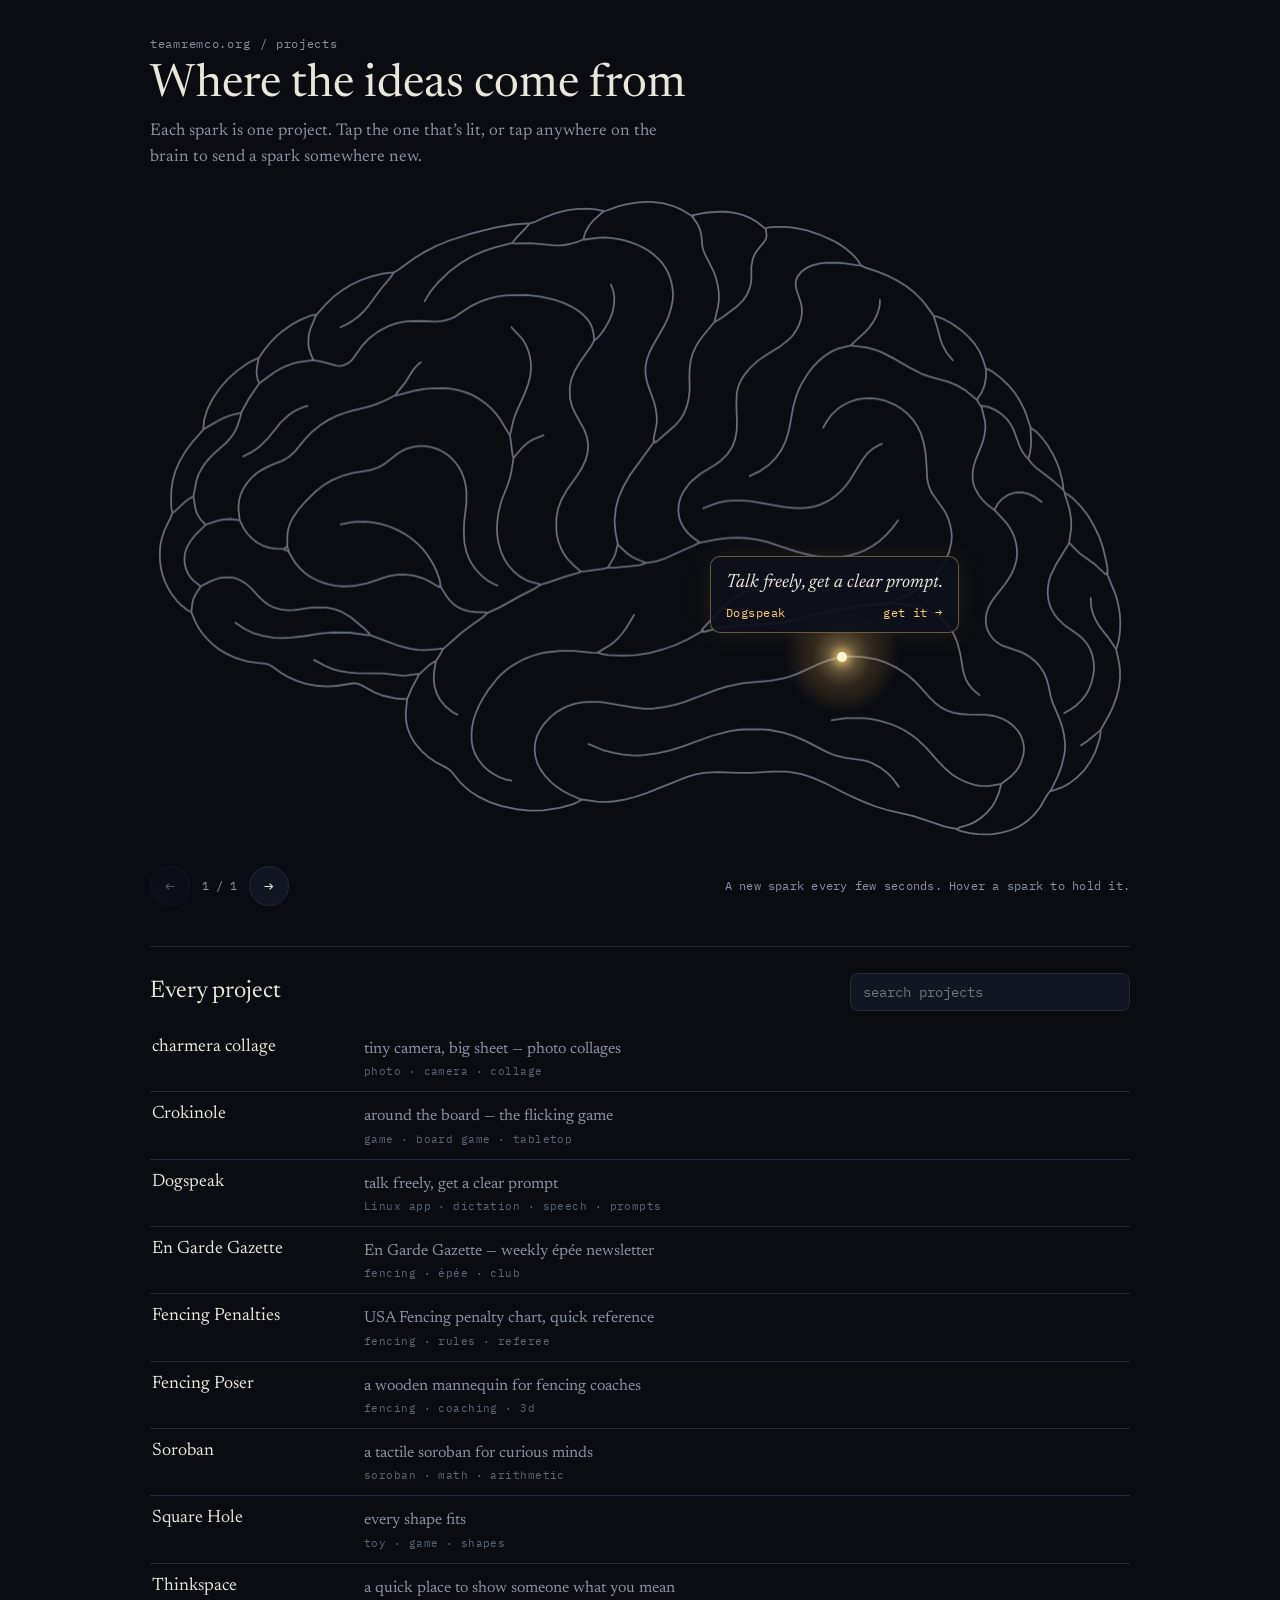
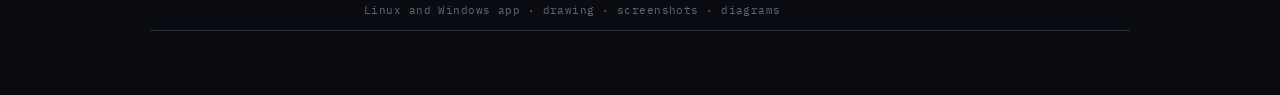
==== projects/index.html @ 94e3b1b6 "feat: Projects page — a spark travels a traced brain and lights up one project at a time The page re" ====
<!doctype html>
<html lang="en">
<head>
  <meta charset="utf-8" />
  <meta name="viewport" content="width=device-width, initial-scale=1" />
  <meta name="description" content="Team Remco projects: small apps made for a reason. Follow a spark through the brain, or browse the list." />
  <meta name="robots" content="noindex" />
  <meta name="theme-color" content="#0a0c12" />
  <title>Projects — Team Remco</title>
  <link rel="preconnect" href="https://fonts.googleapis.com" />
  <link rel="preconnect" href="https://fonts.gstatic.com" crossorigin />
  <link rel="stylesheet" href="https://fonts.googleapis.com/css2?family=IBM+Plex+Mono:wght@400;500&family=Newsreader:ital,opsz,wght@0,6..72,400;1,6..72,400&display=swap" />
  <style>
/* One dark room: a quiet line-drawn brain, one spark at a time, the plain list below. Dark only, by choice. */
:root {
  --bg: #0a0c12;
  --panel: #121622;
  --ink: #ebe6da;
  --muted: #8b91a4;
  --rule: #222a3b;
  --spark: #ffcf6b;
  --serif: "Newsreader", Georgia, "Times New Roman", serif;
  --mono: "IBM Plex Mono", ui-monospace, "SFMono-Regular", Menlo, monospace;
  color-scheme: dark;
}
html { background: var(--bg); }
body {
  background: var(--bg);
  color: var(--ink);
  font-family: var(--serif);
  padding-left: max(16px, env(safe-area-inset-left, 0px));
  padding-right: max(16px, env(safe-area-inset-right, 0px));
  padding-block: 28px 56px;
}
.wrap { max-width: 980px; margin-inline: auto; display: flex; flex-direction: column; gap: 22px; }

header { display: flex; flex-direction: column; gap: 10px; }
.crumb { font-family: var(--mono); font-size: 12px; letter-spacing: .06em; color: var(--muted); display: flex; gap: 10px; flex-wrap: wrap; align-items: center; }
.crumb a { color: inherit; text-decoration: none; }
.crumb a:hover, .crumb a:focus-visible { color: var(--spark); }
h1 { font-weight: 400; font-size: clamp(30px, 5vw, 46px); line-height: 1.05; margin: 0; text-wrap: balance; }
.lede { margin: 0; color: var(--muted); font-size: 17px; line-height: 1.5; max-width: 52ch; }

.stage { position: relative; width: 100%; aspect-ratio: 1399 / 930; max-width: 100%; }
.stage canvas { position: absolute; inset: 0; width: 100%; height: 100%; }
#fx { cursor: pointer; touch-action: manipulation; }

.glow {
  position: absolute; left: 0; top: 0; width: 120px; height: 120px; margin: -60px 0 0 -60px;
  border-radius: 50%; pointer-events: none; opacity: 0; transform: scale(.4);
  background: radial-gradient(circle, rgba(255, 220, 140, .5) 0, rgba(255, 190, 90, .16) 34%, rgba(255, 190, 90, 0) 68%);
  transition: opacity .6s ease, transform .9s cubic-bezier(.2, .7, .2, 1);
}
.glow::before { content: ""; position: absolute; inset: 46%; border-radius: 50%; background: #fff4d6; box-shadow: 0 0 10px 3px rgba(255, 207, 107, .8); }
.glow::after { content: ""; position: absolute; inset: 32%; border-radius: 50%; border: 1px solid var(--spark); opacity: 0; }
.glow.on { opacity: 1; transform: scale(1); }
.glow.on::after { animation: ping 1.5s ease-out 1; }
@keyframes ping { from { transform: scale(.6); opacity: .9; } to { transform: scale(2.6); opacity: 0; } }

.thought {
  position: absolute; left: 0; top: 0; width: max-content; max-width: min(280px, calc(100% - 8px));
  display: flex; flex-direction: column; gap: 10px; padding: 13px 15px 12px;
  background: rgba(15, 18, 28, .92); border: 1px solid rgba(255, 207, 107, .38); border-radius: 10px;
  color: var(--ink); text-decoration: none; box-shadow: 0 0 28px rgba(255, 190, 90, .1);
  opacity: 0; transform: translateY(5px); pointer-events: none;
  transition: opacity .45s ease, transform .45s ease, border-color .2s;
}
.thought.on { opacity: 1; transform: none; pointer-events: auto; }
.thought:hover, .thought:focus-visible { border-color: var(--spark); outline: none; }
.thought .line { font-style: italic; font-size: clamp(16px, 2.1vw, 19px); line-height: 1.32; text-wrap: pretty; }
.thought .meta { font-family: var(--mono); font-size: 11.5px; letter-spacing: .04em; color: var(--spark); display: flex; justify-content: space-between; gap: 14px; }

.controls { display: flex; align-items: center; gap: 12px; flex-wrap: wrap; font-family: var(--mono); font-size: 12px; color: var(--muted); }
.controls button {
  font: inherit; font-size: 16px; color: var(--ink); background: var(--panel); border: 1px solid var(--rule);
  border-radius: 999px; width: 40px; height: 40px; cursor: pointer; display: grid; place-items: center;
}
.controls button:hover:not(:disabled) { border-color: var(--spark); color: var(--spark); }
.controls button:focus-visible { outline: 2px solid var(--spark); outline-offset: 2px; }
.controls button:disabled { opacity: .35; cursor: default; }
#count { min-width: 5ch; text-align: center; font-variant-numeric: tabular-nums; }
.hint { margin-left: auto; letter-spacing: .02em; }

.all { border-top: 1px solid var(--rule); padding-top: 26px; display: flex; flex-direction: column; gap: 14px; margin-top: 18px; }
.all-head { display: flex; justify-content: space-between; align-items: baseline; gap: 16px; flex-wrap: wrap; }
.all h2 { font-weight: 400; font-size: 24px; margin: 0; }
#q {
  font-family: var(--mono); font-size: 14px; color: var(--ink); background: var(--panel);
  border: 1px solid var(--rule); border-radius: 8px; padding: 9px 12px; width: min(280px, 100%);
}
#q:focus-visible { outline: 2px solid var(--spark); outline-offset: 1px; }
#list { list-style: none; margin: 0; padding: 0; display: flex; flex-direction: column; }
#list li { border-bottom: 1px solid var(--rule); }
#list a { display: grid; grid-template-columns: minmax(0, 12rem) minmax(0, 1fr); gap: 4px 20px; padding: 13px 2px; color: inherit; text-decoration: none; }
#list a:hover .t, #list a:focus-visible .t { color: var(--spark); }
#list a:focus-visible { outline: 2px solid var(--spark); outline-offset: 2px; }
#list .t { font-size: 18px; }
#list .b { color: var(--muted); font-size: 16px; line-height: 1.4; min-width: 0; }
#list .tags { grid-column: 2; font-family: var(--mono); font-size: 11px; color: #5f667a; letter-spacing: .04em; }
#none { color: var(--muted); font-style: italic; margin: 0; }
.note { font-family: var(--mono); font-size: 12px; color: var(--muted); line-height: 1.6; margin: 0; }

@media (max-width: 560px) {
  .stage { margin-bottom: 118px; }
  #list a { grid-template-columns: 1fr; }
  #list .tags { grid-column: 1; }
  .hint { margin-left: 0; width: 100%; }
}
@media (prefers-reduced-motion: reduce) {
  .glow, .thought { transition-duration: .01s; }
  .glow.on::after { animation: none; }
}
</style>
</head>
<body>
<div class="wrap">
  <header>
    <div class="crumb"><a href="/">teamremco.org</a><span>/ projects</span></div>
    <h1>Where the ideas come from</h1>
    <p class="lede">Each spark is one project. Tap the one that’s lit, or tap anywhere on the brain to send a spark somewhere new.</p>
  </header>

  <div class="stage" id="stage">
    <canvas id="base" aria-hidden="true"></canvas>
    <canvas id="fx" aria-label="Brain. Tap to send a spark somewhere new." role="img"></canvas>
    <div class="glow" id="glow"></div>
    <a class="thought" id="thought" aria-live="polite">
      <span class="line" id="tLine"></span>
      <span class="meta"><span id="tTitle"></span><span id="tVerb">open →</span></span>
    </a>
  </div>

  <div class="controls">
    <button type="button" id="prev" aria-label="Previous spark">←</button>
    <span id="count">1 / 1</span>
    <button type="button" id="next" aria-label="Next spark">→</button>
    <span class="hint">A new spark every few seconds. Hover a spark to hold it.</span>
  </div>

  <section class="all">
    <div class="all-head">
      <h2>Every project</h2>
      <input id="q" type="search" placeholder="search projects" aria-label="Search projects" autocomplete="off">
    </div>
    <ul id="list"></ul>
    <noscript><p class="note">The project list needs JavaScript. You can also type <code>ls</code> in the console on the <a href="/">homepage</a>.</p></noscript>
    <p id="none" hidden>Nothing matches that.</p>
  </section>

</div>
<script src="sparks.js" defer></script>
</body>
</html>
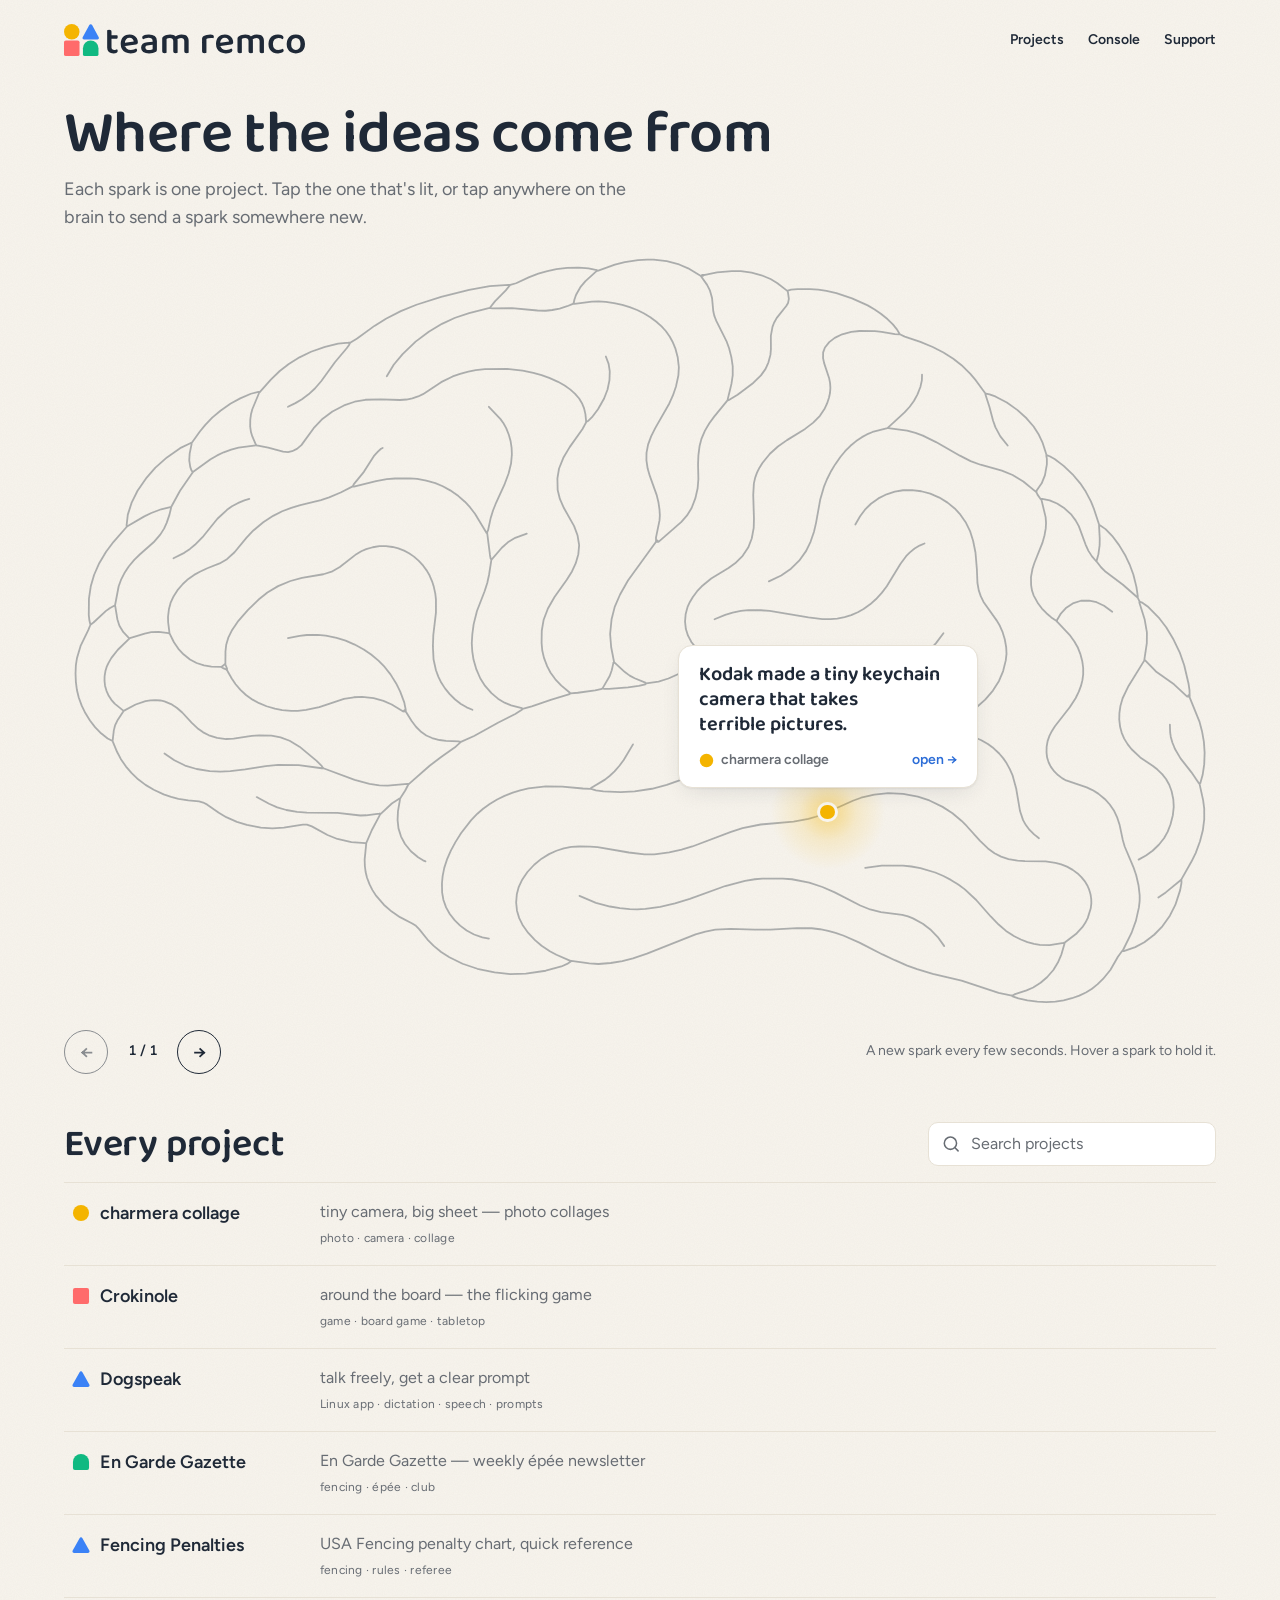
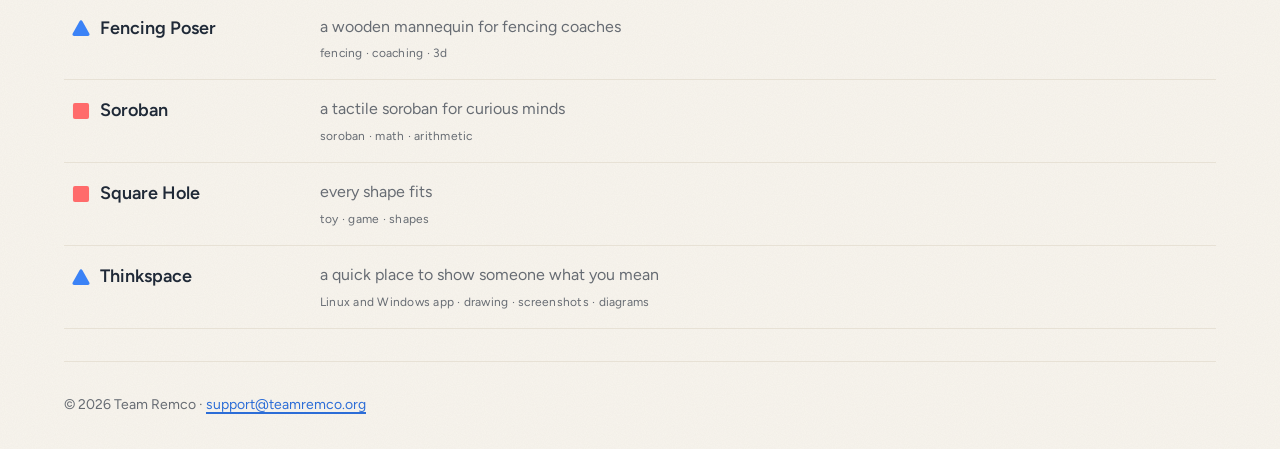
==== commit f31b29b2: "feat(projects): the branded Projects page becomes projects/index.html The brand prototype replaces t" ====
--- a/projects/index.html
+++ b/projects/index.html
@@ -5,103 +5,99 @@
   <meta name="viewport" content="width=device-width, initial-scale=1" />
   <meta name="description" content="Team Remco projects: small apps made for a reason. Follow a spark through the brain, or browse the list." />
   <meta name="robots" content="noindex" />
-  <meta name="theme-color" content="#0a0c12" />
-  <title>Projects — Team Remco</title>
-  <link rel="preconnect" href="https://fonts.googleapis.com" />
-  <link rel="preconnect" href="https://fonts.gstatic.com" crossorigin />
-  <link rel="stylesheet" href="https://fonts.googleapis.com/css2?family=IBM+Plex+Mono:wght@400;500&family=Newsreader:ital,opsz,wght@0,6..72,400;1,6..72,400&display=swap" />
+  <meta name="theme-color" content="#F8F5EE" media="(prefers-color-scheme: light)" />
+  <meta name="theme-color" content="#161D29" media="(prefers-color-scheme: dark)" />
+  <title>Projects · Team Remco</title>
+  <link rel="icon" href="../assets/brand/icons/favicon.svg" type="image/svg+xml" />
+  <link rel="icon" href="../assets/brand/icons/favicon.ico" sizes="48x48" />
+  <link rel="apple-touch-icon" href="../assets/brand/icons/apple-touch-icon.png" />
+  <link rel="preload" href="../assets/brand/fonts/web/Baloo2-latin.woff2" as="font" type="font/woff2" crossorigin />
+  <link rel="preload" href="../assets/brand/fonts/web/Figtree-latin.woff2" as="font" type="font/woff2" crossorigin />
+  <link rel="stylesheet" href="../assets/brand/css/teamremco.css?v=1" />
+  <link rel="stylesheet" href="../styles.css?v=13" />
   <style>
-/* One dark room: a quiet line-drawn brain, one spark at a time, the plain list below. Dark only, by choice. */
-:root {
-  --bg: #0a0c12;
-  --panel: #121622;
-  --ink: #ebe6da;
-  --muted: #8b91a4;
-  --rule: #222a3b;
-  --spark: #ffcf6b;
-  --serif: "Newsreader", Georgia, "Times New Roman", serif;
-  --mono: "IBM Plex Mono", ui-monospace, "SFMono-Regular", Menlo, monospace;
-  color-scheme: dark;
-}
-html { background: var(--bg); }
-body {
-  background: var(--bg);
-  color: var(--ink);
-  font-family: var(--serif);
-  padding-left: max(16px, env(safe-area-inset-left, 0px));
-  padding-right: max(16px, env(safe-area-inset-right, 0px));
-  padding-block: 28px 56px;
-}
-.wrap { max-width: 980px; margin-inline: auto; display: flex; flex-direction: column; gap: 22px; }
+/* The Projects page in the brand: the same brain and spark, on the page's own colors.
+   Each spark takes the color of its project's shape. A prototype next to the original (index.html). */
 
-header { display: flex; flex-direction: column; gap: 10px; }
-.crumb { font-family: var(--mono); font-size: 12px; letter-spacing: .06em; color: var(--muted); display: flex; gap: 10px; flex-wrap: wrap; align-items: center; }
-.crumb a { color: inherit; text-decoration: none; }
-.crumb a:hover, .crumb a:focus-visible { color: var(--spark); }
-h1 { font-weight: 400; font-size: clamp(30px, 5vw, 46px); line-height: 1.05; margin: 0; text-wrap: balance; }
-.lede { margin: 0; color: var(--muted); font-size: 17px; line-height: 1.5; max-width: 52ch; }
+.intro { padding-block: var(--tr-space-6) var(--tr-space-4); }
+.intro h1 { font-size: clamp(var(--tr-font-size-4xl), 5vw, var(--tr-font-size-6xl)); line-height: var(--tr-line-height-6xl); margin-bottom: var(--tr-space-3); }
+.intro .tr-lead { max-width: 36rem; margin: 0; }
 
-.stage { position: relative; width: 100%; aspect-ratio: 1399 / 930; max-width: 100%; }
+/* The four brand colors, read by sparks.js. Which category gets which is in projects.json. */
+[data-color-probe] { display: none; }
+[data-color-probe="sun"] { color: var(--tr-sun); }
+[data-color-probe="sky"] { color: var(--tr-sky); }
+[data-color-probe="coral"] { color: var(--tr-coral); }
+[data-color-probe="leaf"] { color: var(--tr-leaf); }
+
+.stage { position: relative; width: 100%; aspect-ratio: 1399 / 930; --spark-rgb: 244 180 0; }
 .stage canvas { position: absolute; inset: 0; width: 100%; height: 100%; }
+#base { color: var(--tr-fg); }
 #fx { cursor: pointer; touch-action: manipulation; }
 
 .glow {
   position: absolute; left: 0; top: 0; width: 120px; height: 120px; margin: -60px 0 0 -60px;
   border-radius: 50%; pointer-events: none; opacity: 0; transform: scale(.4);
-  background: radial-gradient(circle, rgba(255, 220, 140, .5) 0, rgba(255, 190, 90, .16) 34%, rgba(255, 190, 90, 0) 68%);
+  background: radial-gradient(circle, rgb(var(--spark-rgb) / .45) 0, rgb(var(--spark-rgb) / .14) 34%, rgb(var(--spark-rgb) / 0) 68%);
   transition: opacity .6s ease, transform .9s cubic-bezier(.2, .7, .2, 1);
 }
-.glow::before { content: ""; position: absolute; inset: 46%; border-radius: 50%; background: #fff4d6; box-shadow: 0 0 10px 3px rgba(255, 207, 107, .8); }
-.glow::after { content: ""; position: absolute; inset: 32%; border-radius: 50%; border: 1px solid var(--spark); opacity: 0; }
+.glow::before { content: ""; position: absolute; inset: 44%; border-radius: 50%; background: rgb(var(--spark-rgb)); box-shadow: 0 0 0 3px var(--tr-bg); }
+.glow::after { content: ""; position: absolute; inset: 32%; border-radius: 50%; border: 1.5px solid rgb(var(--spark-rgb)); opacity: 0; }
 .glow.on { opacity: 1; transform: scale(1); }
 .glow.on::after { animation: ping 1.5s ease-out 1; }
 @keyframes ping { from { transform: scale(.6); opacity: .9; } to { transform: scale(2.6); opacity: 0; } }
 
+/* The thought: a raised card with the project's shape. */
 .thought {
-  position: absolute; left: 0; top: 0; width: max-content; max-width: min(280px, calc(100% - 8px));
-  display: flex; flex-direction: column; gap: 10px; padding: 13px 15px 12px;
-  background: rgba(15, 18, 28, .92); border: 1px solid rgba(255, 207, 107, .38); border-radius: 10px;
-  color: var(--ink); text-decoration: none; box-shadow: 0 0 28px rgba(255, 190, 90, .1);
+  position: absolute; left: 0; top: 0; width: max-content; max-width: min(300px, calc(100% - 8px));
+  display: flex; flex-direction: column; gap: var(--tr-space-3); padding: var(--tr-space-4) var(--tr-space-5);
+  background: var(--tr-raised); border: 1px solid var(--tr-border); border-radius: var(--tr-radius-lg);
+  box-shadow: var(--tr-shadow-raised); color: var(--tr-fg); text-decoration: none;
   opacity: 0; transform: translateY(5px); pointer-events: none;
   transition: opacity .45s ease, transform .45s ease, border-color .2s;
 }
 .thought.on { opacity: 1; transform: none; pointer-events: auto; }
-.thought:hover, .thought:focus-visible { border-color: var(--spark); outline: none; }
-.thought .line { font-style: italic; font-size: clamp(16px, 2.1vw, 19px); line-height: 1.32; text-wrap: pretty; }
-.thought .meta { font-family: var(--mono); font-size: 11.5px; letter-spacing: .04em; color: var(--spark); display: flex; justify-content: space-between; gap: 14px; }
+.thought:hover, .thought:focus-visible { border-color: rgb(var(--spark-rgb)); outline: none; }
+.thought .line { font-family: var(--tr-font-display); font-weight: 600; font-size: var(--tr-font-size-xl); line-height: 1.25; text-wrap: pretty; }
+.thought .meta { display: flex; justify-content: space-between; align-items: center; gap: var(--tr-space-4); font-size: var(--tr-font-size-sm); }
+#tTitle { display: inline-flex; align-items: center; gap: 0.5em; font-weight: 600; color: var(--tr-fg-muted); }
+#tVerb { font-weight: 600; color: var(--tr-link); white-space: nowrap; }
 
-.controls { display: flex; align-items: center; gap: 12px; flex-wrap: wrap; font-family: var(--mono); font-size: 12px; color: var(--muted); }
-.controls button {
-  font: inherit; font-size: 16px; color: var(--ink); background: var(--panel); border: 1px solid var(--rule);
-  border-radius: 999px; width: 40px; height: 40px; cursor: pointer; display: grid; place-items: center;
+/* A shape in front of a project's name: sparks.js sets data-shape and data-color from its category. */
+#tTitle::before {
+  content: ""; flex: none; width: 1.1em; height: 1.1em; background: var(--_c, var(--tr-sun));
+  -webkit-mask: var(--_m) center / contain no-repeat; mask: var(--_m) center / contain no-repeat;
 }
-.controls button:hover:not(:disabled) { border-color: var(--spark); color: var(--spark); }
-.controls button:focus-visible { outline: 2px solid var(--spark); outline-offset: 2px; }
-.controls button:disabled { opacity: .35; cursor: default; }
-#count { min-width: 5ch; text-align: center; font-variant-numeric: tabular-nums; }
-.hint { margin-left: auto; letter-spacing: .02em; }
+[data-shape] { --_m: url("data:image/svg+xml,%3Csvg xmlns='http://www.w3.org/2000/svg' viewBox='-6 -6 112 112'%3E%3Cpath d='M50 0a50 50 0 1 1 0 100a50 50 0 1 1 0-100Z'/%3E%3C/svg%3E"); }
+[data-color="sun"] { --_c: var(--tr-sun); }
+[data-color="sky"] { --_c: var(--tr-sky); }
+[data-color="coral"] { --_c: var(--tr-coral); }
+[data-color="leaf"] { --_c: var(--tr-leaf); }
+[data-shape="triangle"] { --_m: url("data:image/svg+xml,%3Csvg xmlns='http://www.w3.org/2000/svg' viewBox='-6 -6 112 112'%3E%3Cpath d='M41.06 7.23A10.2 10.2 0 0 1 58.94 7.23L101.68 84.88A10.2 10.2 0 0 1 92.74 100L7.26 100A10.2 10.2 0 0 1-1.68 84.88Z'/%3E%3C/svg%3E"); }
+[data-shape="square"] { --_m: url("data:image/svg+xml,%3Csvg xmlns='http://www.w3.org/2000/svg' viewBox='-6 -6 112 112'%3E%3Cpath d='M0 12A12 12 0 0 1 12 0L88 0A12 12 0 0 1 100 12L100 88A12 12 0 0 1 88 100L12 100A12 12 0 0 1 0 88Z'/%3E%3C/svg%3E"); }
+[data-shape="arch"] { --_m: url("data:image/svg+xml,%3Csvg xmlns='http://www.w3.org/2000/svg' viewBox='-6 -6 112 112'%3E%3Cpath d='M0 50A50 50 0 0 1 100 50V88A12 12 0 0 1 88 100H12A12 12 0 0 1 0 88Z'/%3E%3C/svg%3E"); }
 
-.all { border-top: 1px solid var(--rule); padding-top: 26px; display: flex; flex-direction: column; gap: 14px; margin-top: 18px; }
-.all-head { display: flex; justify-content: space-between; align-items: baseline; gap: 16px; flex-wrap: wrap; }
-.all h2 { font-weight: 400; font-size: 24px; margin: 0; }
-#q {
-  font-family: var(--mono); font-size: 14px; color: var(--ink); background: var(--panel);
-  border: 1px solid var(--rule); border-radius: 8px; padding: 9px 12px; width: min(280px, 100%);
-}
-#q:focus-visible { outline: 2px solid var(--spark); outline-offset: 1px; }
-#list { list-style: none; margin: 0; padding: 0; display: flex; flex-direction: column; }
-#list li { border-bottom: 1px solid var(--rule); }
-#list a { display: grid; grid-template-columns: minmax(0, 12rem) minmax(0, 1fr); gap: 4px 20px; padding: 13px 2px; color: inherit; text-decoration: none; }
-#list a:hover .t, #list a:focus-visible .t { color: var(--spark); }
-#list a:focus-visible { outline: 2px solid var(--spark); outline-offset: 2px; }
-#list .t { font-size: 18px; }
-#list .b { color: var(--muted); font-size: 16px; line-height: 1.4; min-width: 0; }
-#list .tags { grid-column: 2; font-family: var(--mono); font-size: 11px; color: #5f667a; letter-spacing: .04em; }
-#none { color: var(--muted); font-style: italic; margin: 0; }
-.note { font-family: var(--mono); font-size: 12px; color: var(--muted); line-height: 1.6; margin: 0; }
+.controls { display: flex; align-items: center; gap: var(--tr-space-3); flex-wrap: wrap; margin-top: var(--tr-space-4); font-size: var(--tr-font-size-sm); color: var(--tr-fg-muted); }
+.controls .tr-btn { width: 2.75rem; padding: 0; border-radius: 50%; font-size: var(--tr-font-size-lg); }
+#count { min-width: 5ch; text-align: center; font-variant-numeric: tabular-nums; font-weight: 600; color: var(--tr-fg); }
+.hint { margin-left: auto; }
+
+.all { padding-block: var(--tr-space-12) var(--tr-space-8); }
+.all-head { display: flex; justify-content: space-between; align-items: end; gap: var(--tr-space-4); flex-wrap: wrap; margin-bottom: var(--tr-space-4); }
+.all h2 { margin: 0; }
+.all .tr-search { width: min(18rem, 100%); }
+#list { list-style: none; margin: 0; padding: 0; border-top: 1px solid var(--tr-border); }
+#list li { border-bottom: 1px solid var(--tr-border); }
+#list a { display: grid; grid-template-columns: minmax(0, 14rem) minmax(0, 1fr); gap: 2px var(--tr-space-6); padding: var(--tr-space-4) var(--tr-space-2); color: inherit; text-decoration: none; border-radius: var(--tr-radius-md); }
+#list a:hover { background: var(--tr-surface); }
+#list .t { display: inline-flex; align-items: center; gap: 0.55em; font-weight: 600; font-size: var(--tr-font-size-lg); }
+#list li .t::before { content: ""; flex: none; width: 1em; height: 1em; background: var(--_c, var(--tr-sun)); -webkit-mask: var(--_m) center / contain no-repeat; mask: var(--_m) center / contain no-repeat; }
+#list .b { color: var(--tr-fg-muted); }
+#list .tags { grid-column: 2; font-size: var(--tr-font-size-xs); color: var(--tr-fg-muted); letter-spacing: 0.02em; }
+#none { color: var(--tr-fg-muted); margin: var(--tr-space-4) 0 0; }
 
 @media (max-width: 560px) {
-  .stage { margin-bottom: 118px; }
+  .stage { margin-bottom: 150px; }
   #list a { grid-template-columns: 1fr; }
   #list .tags { grid-column: 1; }
   .hint { margin-left: 0; width: 100%; }
@@ -110,44 +106,64 @@
   .glow, .thought { transition-duration: .01s; }
   .glow.on::after { animation: none; }
 }
-</style>
+  </style>
 </head>
-<body>
-<div class="wrap">
-  <header>
-    <div class="crumb"><a href="/">teamremco.org</a><span>/ projects</span></div>
-    <h1>Where the ideas come from</h1>
-    <p class="lede">Each spark is one project. Tap the one that’s lit, or tap anywhere on the brain to send a spark somewhere new.</p>
+<body class="tr-grain">
+  <header class="site-header tr-container">
+    <a class="brand" href="/" aria-label="Team Remco, home">
+      <img class="tr-light-only" src="../assets/brand/logo/team-remco-horizontal-color.svg" alt="" width="241" height="32" />
+      <img class="tr-dark-only" src="../assets/brand/logo/team-remco-horizontal-color-dark.svg" alt="" width="241" height="32" />
+    </a>
+    <nav class="site-nav" aria-label="Sections">
+      <a href="./" aria-current="page">Projects</a>
+      <a href="/#curious">Console</a>
+      <a href="mailto:support@teamremco.org">Support</a>
+    </nav>
   </header>
 
-  <div class="stage" id="stage">
-    <canvas id="base" aria-hidden="true"></canvas>
-    <canvas id="fx" aria-label="Brain. Tap to send a spark somewhere new." role="img"></canvas>
-    <div class="glow" id="glow"></div>
-    <a class="thought" id="thought" aria-live="polite">
-      <span class="line" id="tLine"></span>
-      <span class="meta"><span id="tTitle"></span><span id="tVerb">open →</span></span>
-    </a>
-  </div>
+  <main class="tr-container">
+    <section class="intro">
+      <h1>Where the ideas come from</h1>
+      <p class="tr-lead">Each spark is one project. Tap the one that's lit, or tap anywhere on the brain to send a spark somewhere new.</p>
+    </section>
 
-  <div class="controls">
-    <button type="button" id="prev" aria-label="Previous spark">←</button>
-    <span id="count">1 / 1</span>
-    <button type="button" id="next" aria-label="Next spark">→</button>
-    <span class="hint">A new spark every few seconds. Hover a spark to hold it.</span>
-  </div>
+    <span data-color-probe="sun"></span><span data-color-probe="sky"></span><span data-color-probe="coral"></span><span data-color-probe="leaf"></span>
 
-  <section class="all">
-    <div class="all-head">
-      <h2>Every project</h2>
-      <input id="q" type="search" placeholder="search projects" aria-label="Search projects" autocomplete="off">
+    <div class="stage" id="stage" data-brand>
+      <canvas id="base" aria-hidden="true"></canvas>
+      <canvas id="fx" aria-label="Brain. Tap to send a spark somewhere new." role="img"></canvas>
+      <div class="glow" id="glow"></div>
+      <a class="thought" id="thought" aria-live="polite">
+        <span class="line" id="tLine"></span>
+        <span class="meta"><span id="tTitle"></span><span id="tVerb">open →</span></span>
+      </a>
     </div>
-    <ul id="list"></ul>
-    <noscript><p class="note">The project list needs JavaScript. You can also type <code>ls</code> in the console on the <a href="/">homepage</a>.</p></noscript>
-    <p id="none" hidden>Nothing matches that.</p>
-  </section>
 
-</div>
-<script src="sparks.js" defer></script>
+    <div class="controls">
+      <button type="button" class="tr-btn tr-btn--ghost" id="prev" aria-label="Previous spark">←</button>
+      <span id="count">1 / 1</span>
+      <button type="button" class="tr-btn tr-btn--ghost" id="next" aria-label="Next spark">→</button>
+      <span class="hint">A new spark every few seconds. Hover a spark to hold it.</span>
+    </div>
+
+    <section class="all" aria-labelledby="allTitle">
+      <div class="all-head">
+        <h2 id="allTitle">Every project</h2>
+        <label class="tr-search">
+          <svg viewBox="0 0 24 24" fill="none" stroke="currentColor" stroke-width="2" stroke-linecap="round" stroke-linejoin="round" aria-hidden="true"><circle cx="11" cy="11" r="8" /><path d="m21 21-4.34-4.34" /></svg>
+          <input class="tr-input" id="q" type="search" placeholder="Search projects" aria-label="Search projects" autocomplete="off" />
+        </label>
+      </div>
+      <ul id="list"></ul>
+      <noscript><p class="tr-muted">The project list needs JavaScript. You can also see the projects on the <a href="/">homepage</a>.</p></noscript>
+      <p id="none" hidden>Nothing matches that.</p>
+    </section>
+  </main>
+
+  <footer class="site-footer tr-container">
+    <p class="tr-muted">© 2026 Team Remco · <a href="mailto:support@teamremco.org">support@teamremco.org</a></p>
+  </footer>
+
+  <script src="sparks.js?v=3" defer></script>
 </body>
 </html>
--- a/assets/brand/css/teamremco.css
+++ b/assets/brand/css/teamremco.css
@@ -0,0 +1,343 @@
+/* Team Remco base styles and components.
+ *
+ *   <link rel="stylesheet" href="css/teamremco.css">
+ *
+ * Pulls in the fonts and tokens, styles plain HTML (body, headings, links, code),
+ * and adds a few components, all prefixed tr-. Light and dark come from tokens.css;
+ * nothing here needs a dark: variant.
+ */
+
+@import url("../fonts/fonts.css");
+@import url("../tokens/tokens.css");
+
+/* ------------------------------------------------------------ base */
+
+*,
+*::before,
+*::after {
+  box-sizing: border-box;
+}
+
+html {
+  -webkit-text-size-adjust: 100%;
+  text-size-adjust: 100%;
+}
+
+body {
+  margin: 0;
+  background: var(--tr-bg);
+  color: var(--tr-fg);
+  font-family: var(--tr-font-body);
+  font-size: var(--tr-font-size-base);
+  line-height: var(--tr-line-height-base);
+  -webkit-font-smoothing: antialiased;
+  -moz-osx-font-smoothing: grayscale;
+}
+
+h1,
+h2,
+h3,
+h4 {
+  font-family: var(--tr-font-display);
+  font-weight: 600;
+  margin: 0 0 0.4em;
+  text-wrap: balance;
+}
+/* Baloo 2 has tall built-in line spacing, so headings set their own. */
+h1 { font-size: var(--tr-font-size-5xl); line-height: var(--tr-line-height-5xl); letter-spacing: -0.01em; }
+h2 { font-size: var(--tr-font-size-4xl); line-height: var(--tr-line-height-4xl); letter-spacing: -0.005em; }
+h3 { font-size: var(--tr-font-size-2xl); line-height: var(--tr-line-height-2xl); }
+h4 { font-size: var(--tr-font-size-xl); line-height: var(--tr-line-height-xl); }
+
+p {
+  margin: 0 0 1em;
+  text-wrap: pretty;
+}
+
+a {
+  color: var(--tr-link);
+  text-decoration-thickness: 1.5px;
+  text-underline-offset: 0.18em;
+}
+a:hover {
+  text-decoration-thickness: 2.5px;
+}
+
+:focus-visible {
+  outline: 2.5px solid var(--tr-focus);
+  outline-offset: 2px;
+  border-radius: var(--tr-radius-sm);
+}
+
+code,
+kbd,
+pre,
+samp {
+  font-family: var(--tr-font-mono);
+  font-size: 0.9em;
+}
+:not(pre) > code {
+  background: var(--tr-mist);
+  padding: 0.1em 0.35em;
+  border-radius: var(--tr-radius-sm);
+}
+pre {
+  background: var(--tr-surface);
+  border: 1px solid var(--tr-border);
+  border-radius: var(--tr-radius-lg);
+  padding: var(--tr-space-4);
+  overflow-x: auto;
+  line-height: 1.5;
+}
+
+hr {
+  border: 0;
+  border-top: 1px solid var(--tr-border);
+  margin: var(--tr-space-8) 0;
+}
+
+::selection {
+  background: var(--tr-sun-tint);
+  color: var(--tr-fg);
+}
+
+/* ------------------------------------------------------------ text helpers */
+
+.tr-eyebrow {
+  font-family: var(--tr-font-body);
+  font-size: var(--tr-font-size-xs);
+  font-weight: 600;
+  letter-spacing: 0.14em;
+  text-transform: uppercase;
+  color: var(--tr-fg-muted);
+}
+.tr-lead {
+  font-size: var(--tr-font-size-lg);
+  line-height: var(--tr-line-height-lg);
+  color: var(--tr-fg-muted);
+}
+.tr-muted {
+  color: var(--tr-fg-muted);
+}
+
+/* ------------------------------------------------------------ buttons */
+
+.tr-btn {
+  --_bg: var(--tr-primary);
+  --_fg: var(--tr-on-primary);
+  --_border: transparent;
+  display: inline-flex;
+  align-items: center;
+  justify-content: center;
+  gap: 0.5em;
+  min-height: 2.75rem;
+  padding: 0 1.15rem;
+  border: 1.5px solid var(--_border);
+  border-radius: var(--tr-radius-md);
+  background: var(--_bg);
+  color: var(--_fg);
+  font: 600 var(--tr-font-size-sm) / 1 var(--tr-font-body);
+  text-decoration: none;
+  cursor: pointer;
+  transition: transform var(--tr-duration-fast) var(--tr-ease), box-shadow var(--tr-duration-fast) var(--tr-ease),
+    background-color var(--tr-duration-fast) var(--tr-ease);
+}
+.tr-btn:hover {
+  transform: translateY(-1px);
+  box-shadow: var(--tr-shadow-raised);
+}
+.tr-btn:active {
+  transform: translateY(0);
+  box-shadow: none;
+}
+.tr-btn svg {
+  width: 1.15em;
+  height: 1.15em;
+}
+.tr-btn--secondary {
+  --_bg: var(--tr-sun-tint);
+  --_fg: var(--tr-fg);
+}
+.tr-btn--ghost {
+  --_bg: transparent;
+  --_fg: var(--tr-fg);
+  --_border: var(--tr-fg);
+}
+.tr-btn--ghost:hover {
+  box-shadow: none;
+  background: var(--tr-surface);
+}
+.tr-btn--sm {
+  min-height: 2.25rem;
+  padding: 0 0.85rem;
+  border-radius: var(--tr-radius-sm);
+}
+.tr-btn:disabled,
+.tr-btn[aria-disabled="true"] {
+  opacity: 0.5;
+  cursor: not-allowed;
+  transform: none;
+  box-shadow: none;
+}
+
+/* ------------------------------------------------------------ inputs */
+
+.tr-input {
+  width: 100%;
+  min-height: 2.75rem;
+  padding: 0 0.9rem;
+  border: 1.5px solid var(--tr-border);
+  border-radius: var(--tr-radius-md);
+  background: var(--tr-raised);
+  color: var(--tr-fg);
+  font: 400 var(--tr-font-size-base) / 1.2 var(--tr-font-body);
+  transition: border-color var(--tr-duration-fast) var(--tr-ease);
+}
+.tr-input::placeholder {
+  color: var(--tr-fg-muted);
+}
+.tr-input:hover {
+  border-color: var(--tr-fg-muted);
+}
+.tr-input:focus-visible {
+  outline: none;
+  border-color: var(--tr-focus);
+  box-shadow: 0 0 0 3px var(--tr-sky-tint);
+}
+
+/* A search field: wrap an icon (svg) and an input. */
+.tr-search {
+  position: relative;
+  display: block;
+}
+.tr-search > svg {
+  position: absolute;
+  left: 0.85rem;
+  top: 50%;
+  width: 1.15rem;
+  height: 1.15rem;
+  transform: translateY(-50%);
+  color: var(--tr-fg-muted);
+  pointer-events: none;
+}
+.tr-search > .tr-input {
+  padding-left: 2.6rem;
+}
+
+/* ------------------------------------------------------------ chips */
+
+.tr-chip {
+  --_bg: var(--tr-mist);
+  display: inline-flex;
+  align-items: center;
+  gap: 0.4em;
+  min-height: 1.75rem;
+  padding: 0 0.75rem;
+  border-radius: var(--tr-radius-pill);
+  background: var(--_bg);
+  color: var(--tr-fg);
+  font: 600 var(--tr-font-size-xs) / 1 var(--tr-font-body);
+  letter-spacing: 0.01em;
+  white-space: nowrap;
+}
+.tr-chip--sun { --_bg: var(--tr-sun-tint); }
+.tr-chip--sky { --_bg: var(--tr-sky-tint); }
+.tr-chip--coral { --_bg: var(--tr-coral-tint); }
+.tr-chip--leaf { --_bg: var(--tr-leaf-tint); }
+/* Optional leading dot in the full-strength color. */
+.tr-chip[class*="tr-chip--"]::before {
+  content: "";
+  width: 0.5em;
+  height: 0.5em;
+  border-radius: 50%;
+}
+.tr-chip--sun::before { background: var(--tr-sun); }
+.tr-chip--sky::before { background: var(--tr-sky); }
+.tr-chip--coral::before { background: var(--tr-coral); }
+.tr-chip--leaf::before { background: var(--tr-leaf); }
+
+/* ------------------------------------------------------------ cards */
+
+.tr-card {
+  background: var(--tr-surface);
+  border: 1px solid var(--tr-border);
+  border-radius: var(--tr-radius-lg);
+  padding: var(--tr-space-6);
+}
+.tr-card--raised {
+  border-color: transparent;
+  box-shadow: var(--tr-shadow-raised);
+}
+a.tr-card {
+  display: block;
+  color: inherit;
+  text-decoration: none;
+  transition: transform var(--tr-duration-base) var(--tr-ease), box-shadow var(--tr-duration-base) var(--tr-ease);
+}
+a.tr-card:hover {
+  transform: translateY(-2px);
+  box-shadow: var(--tr-shadow-raised);
+}
+
+/* An icon on a soft tile, as in the icon row of the style sheet. */
+.tr-icon-tile {
+  --_bg: var(--tr-mist);
+  display: inline-grid;
+  place-items: center;
+  width: 3rem;
+  height: 3rem;
+  border-radius: var(--tr-radius-lg);
+  background: var(--_bg);
+  color: var(--tr-fg);
+}
+.tr-icon-tile svg {
+  width: 1.5rem;
+  height: 1.5rem;
+}
+.tr-icon-tile--sun { --_bg: var(--tr-sun-tint); }
+.tr-icon-tile--sky { --_bg: var(--tr-sky-tint); }
+.tr-icon-tile--coral { --_bg: var(--tr-coral-tint); }
+.tr-icon-tile--leaf { --_bg: var(--tr-leaf-tint); }
+
+/* ------------------------------------------------------------ cut paper */
+
+/* Shapes that look laid on the page: put on an svg or img of a shape. Not for the logo. */
+.tr-paper {
+  filter: drop-shadow(0 1px 1px var(--tr-paper-shadow-near)) drop-shadow(0 6px 8px var(--tr-paper-shadow-far));
+}
+/* A faint paper grain over any background color. */
+.tr-grain {
+  background-image: var(--tr-paper-grain);
+}
+
+/* ------------------------------------------------------------ layout */
+
+.tr-container {
+  width: min(100% - 2.5rem, 72rem);
+  margin-inline: auto;
+}
+.tr-stack > * + * {
+  margin-top: var(--tr-space-4);
+}
+
+/* ------------------------------------------------------------ theme helpers */
+
+/* Show the right logo file for the current theme:
+ *   <img class="tr-light-only" src="team-remco-horizontal-color.svg">
+ *   <img class="tr-dark-only"  src="team-remco-horizontal-color-dark.svg"> */
+.tr-dark-only { display: none; }
+[data-theme="dark"] .tr-dark-only { display: revert; }
+[data-theme="dark"] .tr-light-only { display: none; }
+@media (prefers-color-scheme: dark) {
+  :root:not([data-theme="light"]) .tr-dark-only { display: revert; }
+  :root:not([data-theme="light"]) .tr-light-only { display: none; }
+}
+
+@media (prefers-reduced-motion: reduce) {
+  *,
+  *::before,
+  *::after {
+    transition-duration: 0.01ms !important;
+    animation-duration: 0.01ms !important;
+  }
+}
--- a/styles.css
+++ b/styles.css
@@ -0,0 +1,494 @@
+/* Team Remco homepage. Built on assets/brand/css/teamremco.css: use its tokens, no new colors. */
+
+html { scroll-behavior: smooth; }
+@media (prefers-reduced-motion: reduce) { html { scroll-behavior: auto; } }
+
+body {
+  min-height: 100vh;
+  display: flex;
+  flex-direction: column;
+}
+main { flex: 1; }
+section[id] { scroll-margin-top: var(--tr-space-6); }
+
+.visually-hidden { position: absolute; width: 1px; height: 1px; overflow: hidden; clip: rect(0 0 0 0); white-space: nowrap; }
+.skip-link {
+  position: absolute; left: 1rem; top: -4rem; z-index: 50;
+  background: var(--tr-raised); color: var(--tr-fg);
+  padding: 0.6rem 1rem; border-radius: var(--tr-radius-md); box-shadow: var(--tr-shadow-raised);
+}
+.skip-link:focus { top: 1rem; }
+
+kbd {
+  background: var(--tr-surface);
+  border: 1px solid var(--tr-border);
+  border-bottom-width: 2px;
+  border-radius: var(--tr-radius-sm);
+  padding: 0.05rem 0.4rem;
+  font-size: 0.82em;
+}
+
+/* The four shapes, in the fill colors of the current theme. */
+.fill-sun { fill: var(--tr-sun); }
+.fill-sky { fill: var(--tr-sky); }
+.fill-coral { fill: var(--tr-coral); }
+.fill-leaf { fill: var(--tr-leaf); }
+
+/* ------------------------------------------------------------ header */
+
+.site-header {
+  display: flex;
+  align-items: center;
+  justify-content: space-between;
+  gap: var(--tr-space-6);
+  padding-block: var(--tr-space-6);
+}
+.brand { display: inline-flex; border-radius: var(--tr-radius-sm); }
+.brand img { height: 2rem; width: auto; }
+.site-nav { display: flex; gap: var(--tr-space-6); font-weight: 600; font-size: var(--tr-font-size-sm); }
+.site-nav a { color: var(--tr-fg); text-decoration: none; }
+.site-nav a:hover { color: var(--tr-link); }
+@media (max-width: 560px) { .site-nav { display: none; } }
+
+/* ------------------------------------------------------------ hero: the table */
+
+.hero {
+  display: grid;
+  grid-template-columns: minmax(0, 1fr) minmax(0, 1.1fr);
+  align-items: center;
+  gap: var(--tr-space-8);
+  min-height: min(40rem, calc(100vh - 6rem));
+  padding-block: var(--tr-space-8) var(--tr-space-16);
+}
+.hero h1 {
+  font-size: clamp(var(--tr-font-size-4xl), 5.4vw, var(--tr-font-size-6xl));
+  line-height: var(--tr-line-height-6xl);
+  margin-bottom: var(--tr-space-5);
+}
+.hero .tr-lead { max-width: 32rem; margin-bottom: var(--tr-space-8); }
+.hero-actions { display: flex; flex-wrap: wrap; gap: var(--tr-space-3); margin: 0; }
+
+/* The pieces are placed and moved by app.js; without it they sit where CSS puts them. */
+.table {
+  position: relative;
+  height: clamp(20rem, 38vw, 32rem);
+  border-radius: var(--tr-radius-2xl);
+}
+.piece {
+  --size: clamp(5.5rem, 11vw, 9.5rem);
+  position: absolute;
+  left: 0;
+  top: 0;
+  width: var(--size);
+  height: var(--size);
+  touch-action: none;
+  cursor: grab;
+  user-select: none;
+  -webkit-user-select: none;
+  will-change: transform;
+}
+.piece svg {
+  display: block;
+  width: 100%;
+  height: 100%;
+  overflow: visible;
+  filter: drop-shadow(0 1px 1px var(--tr-paper-shadow-near)) drop-shadow(0 6px 8px var(--tr-paper-shadow-far));
+  transition: transform var(--tr-duration-base) var(--tr-ease-soft-bounce), filter var(--tr-duration-base) var(--tr-ease);
+  animation: piece-in 700ms var(--tr-ease-soft-bounce) backwards;
+}
+.piece:nth-child(2) svg { animation-delay: 90ms; }
+.piece:nth-child(3) svg { animation-delay: 180ms; }
+.piece:nth-child(4) svg { animation-delay: 270ms; }
+@keyframes piece-in {
+  from { opacity: 0; transform: translateY(-48px) scale(0.9); }
+}
+/* Picked up: a little bigger, a longer shadow. */
+.piece.lifted { cursor: grabbing; z-index: 2; }
+.piece.lifted svg {
+  transform: scale(1.07);
+  filter: drop-shadow(0 2px 2px var(--tr-paper-shadow-near)) drop-shadow(0 18px 18px var(--tr-paper-shadow-far));
+}
+.piece[data-shape="circle"] { transform: translate(12%, 8%) rotate(-6deg); }
+.piece[data-shape="triangle"] { transform: translate(310%, 4%) rotate(9deg); }
+.piece[data-shape="square"] { transform: translate(100%, 200%) rotate(5deg); }
+.piece[data-shape="arch"] { transform: translate(330%, 210%) rotate(-4deg); }
+
+.table-hint {
+  position: absolute;
+  right: var(--tr-space-2);
+  bottom: 0;
+  margin: 0;
+  font-size: var(--tr-font-size-sm);
+  color: var(--tr-fg-muted);
+  pointer-events: none;
+  transition: opacity var(--tr-duration-slow) var(--tr-ease);
+}
+.table.played .table-hint { opacity: 0; }
+
+@media (max-width: 860px) {
+  .hero { grid-template-columns: 1fr; min-height: 0; padding-bottom: var(--tr-space-10); }
+  .table { height: clamp(16rem, 62vw, 24rem); }
+  .piece { --size: clamp(5rem, 20vw, 8rem); }
+}
+
+/* ------------------------------------------------------------ section heads */
+
+.section-head { margin-bottom: var(--tr-space-6); }
+.section-head h2 { margin-bottom: var(--tr-space-1); }
+.section-head p { margin: 0; }
+
+/* ------------------------------------------------------------ projects: the shape sorter */
+
+.projects { padding-block: var(--tr-space-8) var(--tr-space-16); }
+
+/* The lid: a row of holes. Pick one and its shape drops in. */
+.sorter {
+  display: flex;
+  flex-wrap: wrap;
+  gap: var(--tr-space-3);
+  padding: var(--tr-space-4);
+  margin-bottom: var(--tr-space-8);
+  border-radius: var(--tr-radius-2xl);
+  background: var(--tr-surface);
+  border: 1px solid var(--tr-border);
+  width: fit-content;
+  max-width: 100%;
+}
+.hole {
+  display: flex;
+  flex-direction: column;
+  align-items: center;
+  gap: var(--tr-space-2);
+  min-width: 5.5rem;
+  padding: var(--tr-space-3) var(--tr-space-3) var(--tr-space-2);
+  border: 0;
+  border-radius: var(--tr-radius-lg);
+  background: transparent;
+  color: var(--tr-fg-muted);
+  font: 600 var(--tr-font-size-sm) / 1.2 var(--tr-font-body);
+  cursor: pointer;
+  transition: background-color var(--tr-duration-fast) var(--tr-ease), color var(--tr-duration-fast) var(--tr-ease);
+}
+.hole:hover { background: var(--tr-bg); color: var(--tr-fg); }
+.hole[aria-pressed="true"] { color: var(--tr-fg); }
+
+.hole-cut, .hole-shapes {
+  position: relative;
+  display: grid;
+  place-items: center;
+  width: 3rem;
+  height: 3rem;
+}
+/* The cut-out: the shape in the page color, sunk in with an inner shadow. */
+.hole-cut .cut {
+  position: absolute;
+  inset: 0;
+  width: 100%;
+  height: 100%;
+  fill: color-mix(in srgb, #000 7%, var(--tr-bg));
+  filter: drop-shadow(0 1px 0 var(--tr-raised)) drop-shadow(0 -1px 1px var(--tr-paper-shadow-far));
+}
+.hole-cut .peg {
+  position: absolute;
+  inset: 0;
+  width: 100%;
+  height: 100%;
+  opacity: 0;
+  transform: translateY(-14px) scale(1.15);
+  transition: opacity var(--tr-duration-fast) var(--tr-ease), transform var(--tr-duration-slow) var(--tr-ease-soft-bounce);
+}
+.hole:hover .peg { opacity: 0.45; transform: translateY(-6px) scale(1.05); }
+.hole[aria-pressed="true"] .peg { opacity: 1; transform: none; filter: drop-shadow(0 1px 1px var(--tr-paper-shadow-near)); }
+
+.hole-shapes { grid-template-columns: 1fr 1fr; gap: 2px; padding: 0.3rem; }
+.hole-shapes svg { width: 100%; height: 100%; opacity: 0.4; transition: opacity var(--tr-duration-fast) var(--tr-ease); }
+.hole:hover .hole-shapes svg, .hole[aria-pressed="true"] .hole-shapes svg { opacity: 1; }
+
+/* The cards. */
+.project-grid {
+  list-style: none;
+  margin: 0;
+  padding: 0;
+  display: grid;
+  grid-template-columns: repeat(auto-fill, minmax(17rem, 1fr));
+  gap: var(--tr-space-5);
+}
+.project-grid li { display: flex; animation: card-in var(--tr-duration-slow) var(--tr-ease) backwards; }
+@keyframes card-in { from { opacity: 0; transform: translateY(10px); } }
+a.project {
+  display: flex;
+  flex-direction: column;
+  gap: var(--tr-space-3);
+  width: 100%;
+}
+.project-top { display: flex; align-items: center; justify-content: space-between; }
+.project-shape {
+  width: 2.75rem;
+  height: 2.75rem;
+  filter: drop-shadow(0 1px 1px var(--tr-paper-shadow-near)) drop-shadow(0 4px 5px var(--tr-paper-shadow-far));
+  transition: transform var(--tr-duration-slow) var(--tr-ease-soft-bounce);
+}
+.project:hover .project-shape { transform: rotate(-10deg) translateY(-3px); }
+.project h3 { margin: 0; font-size: var(--tr-font-size-xl); line-height: var(--tr-line-height-xl); }
+.project p { margin: 0; color: var(--tr-fg-muted); flex: 1; }
+.project-go {
+  font-weight: 600;
+  font-size: var(--tr-font-size-sm);
+  color: var(--tr-link);
+}
+.project:hover .project-go { text-decoration: underline; text-underline-offset: 0.2em; }
+
+.empty { display: grid; grid-template-columns: minmax(0, 28rem) 1fr; align-items: center; gap: var(--tr-space-6); }
+.empty[hidden] { display: none; }
+.empty img { display: block; width: 100%; height: auto; border-radius: var(--tr-radius-xl); }
+.empty p { font-size: var(--tr-font-size-lg); margin: 0; }
+@media (max-width: 700px) { .empty { grid-template-columns: 1fr; } }
+
+/* ------------------------------------------------------------ the photo band */
+
+.band { padding-block: var(--tr-space-8); }
+.band-inner {
+  position: relative;
+  border-radius: var(--tr-radius-2xl);
+  overflow: hidden;
+  background: var(--tr-surface);
+}
+.band-photo img { display: block; width: 100%; height: auto; aspect-ratio: 16 / 9; object-fit: cover; object-position: 50% 62%; }
+.band-text {
+  position: absolute;
+  inset: 0 auto 0 0;
+  width: min(28rem, 46%);
+  display: flex;
+  flex-direction: column;
+  justify-content: center;
+  padding: var(--tr-space-12);
+}
+.band-text p { font-size: var(--tr-font-size-lg); line-height: var(--tr-line-height-lg); margin: 0; }
+@media (max-width: 960px) {
+  .band-text { position: static; width: auto; padding: var(--tr-space-8); }
+}
+@media (max-width: 700px) {
+  .band-inner { display: flex; flex-direction: column; border-radius: var(--tr-radius-xl); }
+  .band-text { order: -1; padding: var(--tr-space-6) var(--tr-space-6) var(--tr-space-2); }
+  .band-text p { font-size: var(--tr-font-size-base); line-height: var(--tr-line-height-base); }
+  .band-photo img { aspect-ratio: 1 / 1; object-position: 50% 80%; }
+}
+@media (max-width: 700px) and (prefers-color-scheme: dark) {
+  .band-photo img { object-position: 80% 50%; }
+}
+
+/* ------------------------------------------------------------ learning to build */
+
+/* Plain reading text, with the half-built blocks off to one side and a little lower. */
+.story {
+  display: grid;
+  grid-template-columns: minmax(0, 38rem) minmax(0, 22rem);
+  justify-content: space-between;
+  align-items: end;
+  gap: var(--tr-space-10);
+  padding-block: var(--tr-space-16) var(--tr-space-12);
+}
+.story-text p { font-size: var(--tr-font-size-lg); line-height: var(--tr-line-height-lg); }
+.story-text p:last-child { margin-bottom: 0; }
+.story-photo img {
+  display: block;
+  width: 100%;
+  height: auto;
+  border-radius: var(--tr-radius-xl);
+  transform: rotate(2deg);
+  box-shadow: 0 1px 2px var(--tr-paper-shadow-near), 0 10px 24px var(--tr-paper-shadow-far);
+}
+@media (max-width: 860px) {
+  .story { grid-template-columns: 1fr; padding-block: var(--tr-space-10) var(--tr-space-8); }
+  .story-text p { font-size: var(--tr-font-size-base); line-height: var(--tr-line-height-base); }
+  .story-photo { max-width: 22rem; }
+}
+
+/* ------------------------------------------------------------ one project up close */
+
+.feature {
+  display: grid;
+  grid-template-columns: minmax(0, 1.55fr) minmax(0, 1fr);
+  align-items: center;
+  gap: var(--tr-space-10);
+  padding-block: var(--tr-space-12) var(--tr-space-16);
+}
+.feature-shot { margin: 0; }
+.feature-shot img {
+  display: block;
+  width: 100%;
+  height: auto;
+  border: 1px solid var(--tr-border);
+  border-radius: var(--tr-radius-lg);
+  box-shadow: var(--tr-shadow-raised);
+}
+.feature-text p { margin-bottom: var(--tr-space-4); }
+.feature-link { font-weight: 600; font-size: var(--tr-font-size-sm); color: var(--tr-fg-muted); }
+@media (max-width: 860px) {
+  .feature { grid-template-columns: 1fr; gap: var(--tr-space-6); padding-block: var(--tr-space-8) var(--tr-space-10); }
+  .feature-text { order: -1; }
+}
+
+/* ------------------------------------------------------------ for the curious: the console */
+
+.curious { padding-block: var(--tr-space-8) var(--tr-space-12); }
+.curious-card {
+  display: grid;
+  grid-template-columns: auto minmax(0, 1fr) auto;
+  align-items: center;
+  gap: var(--tr-space-5);
+  padding: var(--tr-space-6);
+  border-radius: var(--tr-radius-2xl);
+  background: var(--tr-surface);
+  border: 1px solid var(--tr-border);
+}
+.curious-card h2 { font-size: var(--tr-font-size-2xl); line-height: var(--tr-line-height-2xl); margin: 0 0 var(--tr-space-1); }
+.curious-card p { margin: 0; }
+@media (max-width: 700px) {
+  .curious-card { grid-template-columns: 1fr; justify-items: start; }
+}
+
+.console {
+  margin-top: var(--tr-space-5);
+  border: 1px solid var(--tr-border);
+  border-radius: var(--tr-radius-xl);
+  background: var(--tr-surface);
+  box-shadow: var(--tr-shadow-raised);
+  overflow: hidden;
+  font-family: var(--tr-font-mono);
+  font-size: var(--tr-font-size-sm);
+  animation: console-in var(--tr-duration-slow) var(--tr-ease);
+}
+.console[hidden] { display: none; }
+@keyframes console-in {
+  from { opacity: 0; transform: translateY(8px); }
+}
+
+.term-bar {
+  display: flex;
+  align-items: center;
+  gap: var(--tr-space-2);
+  padding: var(--tr-space-3) var(--tr-space-3) var(--tr-space-3) var(--tr-space-5);
+  border-bottom: 1px solid var(--tr-border);
+  color: var(--tr-fg-muted);
+  font-size: var(--tr-font-size-xs);
+}
+.dot { width: 0.7rem; height: 0.7rem; border-radius: 50%; display: inline-block; }
+.dot-coral { background: var(--tr-coral); }
+.dot-sun { background: var(--tr-sun); }
+.dot-leaf { background: var(--tr-leaf); }
+.term-title { margin-left: var(--tr-space-3); }
+.term-status { margin-left: auto; }
+.term-close {
+  display: inline-grid;
+  place-items: center;
+  width: 2rem;
+  height: 2rem;
+  border: 0;
+  border-radius: var(--tr-radius-sm);
+  background: transparent;
+  color: var(--tr-fg-muted);
+  cursor: pointer;
+}
+.term-close:hover { background: var(--tr-mist); color: var(--tr-fg); }
+.term-close svg { width: 1.1rem; height: 1.1rem; }
+
+.term-output {
+  height: clamp(14rem, 42vh, 24rem);
+  overflow-y: auto;
+  padding: var(--tr-space-4) var(--tr-space-5);
+  line-height: 1.65;
+  white-space: pre-wrap;
+  word-break: break-word;
+  scrollbar-width: thin;
+  scrollbar-color: var(--tr-border) transparent;
+}
+.term-output:focus-visible { outline-offset: -3px; }
+.term-output pre { margin: 0; background: none; border: 0; padding: 0; font-size: 1em; line-height: 1.25; }
+/* the Sisyphus scene is 38 characters wide: shrink it to fit a phone */
+.term-output pre.sisyphus { font-size: clamp(0.7em, 2.9vw, 1em); line-height: 1.2; }
+.term-output a { color: var(--tr-link); }
+.term-output .in { color: var(--tr-fg); font-weight: 600; margin-top: var(--tr-space-2); }
+.term-output .ok { color: var(--tr-success); }
+.term-output .dim { color: var(--tr-fg-muted); }
+.term-output .warn { color: var(--tr-warning); }
+.term-output .err { color: var(--tr-danger); }
+
+.term-form {
+  display: flex;
+  align-items: center;
+  gap: var(--tr-space-3);
+  padding: var(--tr-space-3) var(--tr-space-5);
+  border-top: 1px solid var(--tr-border);
+  background: var(--tr-raised);
+}
+.prompt { color: var(--tr-sky-text); font-weight: 600; }
+.term-form input {
+  flex: 1;
+  min-width: 0;
+  min-height: 2.25rem;
+  border: 0;
+  background: transparent;
+  color: var(--tr-fg);
+  font: inherit;
+  font-size: var(--tr-font-size-base);
+}
+.term-form input::placeholder { color: var(--tr-fg-muted); }
+.term-form input:focus-visible { outline: none; }
+.term-form:focus-within { box-shadow: inset 0 0 0 2px var(--tr-focus); }
+
+.term-chips {
+  display: flex;
+  flex-wrap: wrap;
+  gap: var(--tr-space-2);
+  padding: var(--tr-space-3) var(--tr-space-5) var(--tr-space-4);
+  background: var(--tr-raised);
+}
+.term-chips button {
+  min-height: 2rem;
+  padding: 0 0.8rem;
+  border: 1px solid var(--tr-border);
+  border-radius: var(--tr-radius-pill);
+  background: var(--tr-surface);
+  color: var(--tr-fg);
+  font: inherit;
+  font-size: var(--tr-font-size-xs);
+  cursor: pointer;
+  transition: background-color var(--tr-duration-fast) var(--tr-ease);
+}
+.term-chips button:hover { background: var(--tr-sky-tint); border-color: transparent; }
+
+/* ------------------------------------------------------------ footer */
+
+.site-footer {
+  display: flex;
+  align-items: center;
+  justify-content: space-between;
+  gap: var(--tr-space-4);
+  padding-block: var(--tr-space-8);
+  border-top: 1px solid var(--tr-border);
+  font-size: var(--tr-font-size-sm);
+}
+.site-footer p { margin: 0; }
+@media (hover: none) { .kbd-hint { display: none; } }
+
+/* The private launchpad: quiet, at the end of the footer. */
+.tailscale-link {
+  flex: none;
+  display: grid;
+  place-items: center;
+  width: 2.5rem;
+  height: 2.5rem;
+  border: 1px solid var(--tr-border);
+  border-radius: 50%;
+  background: var(--tr-surface);
+  opacity: 0.7;
+  transition: opacity var(--tr-duration-fast) var(--tr-ease), transform var(--tr-duration-fast) var(--tr-ease);
+}
+.tailscale-link:hover,
+.tailscale-link:focus-visible { opacity: 1; transform: translateY(-2px); }
+.tailscale-link img { display: block; width: 1.1rem; height: 1.1rem; opacity: 0.75; }
+[data-theme="dark"] .tailscale-link img { filter: invert(1); }
+@media (prefers-color-scheme: dark) {
+  :root:not([data-theme="light"]) .tailscale-link img { filter: invert(1); }
+}
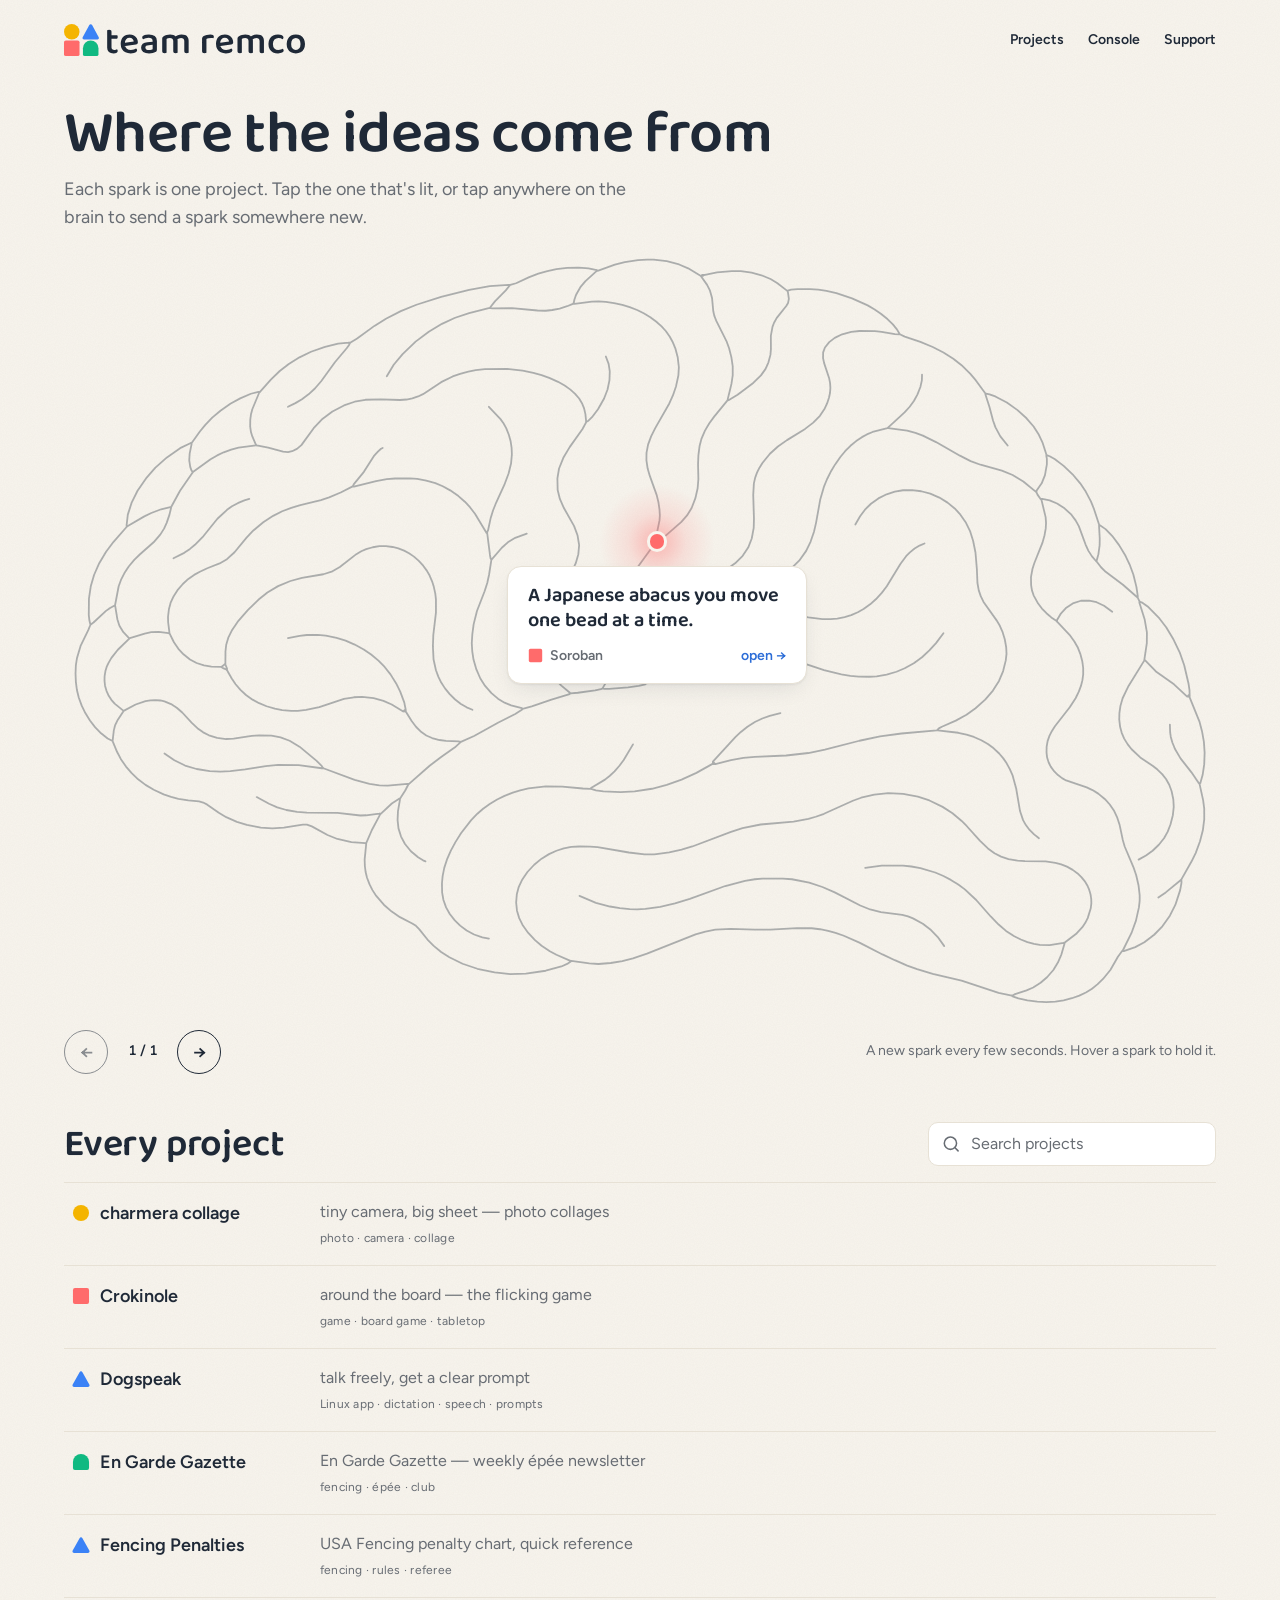
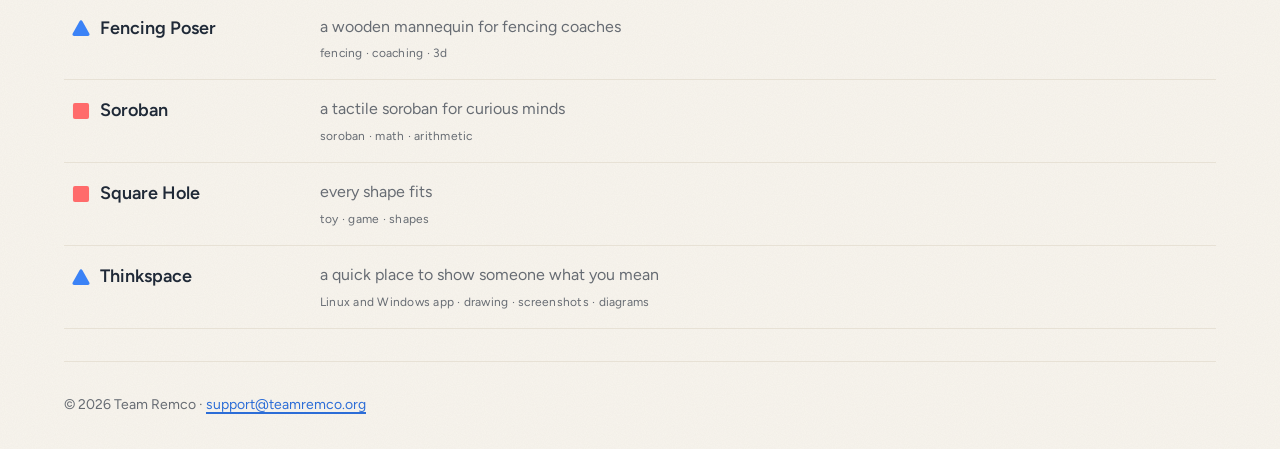
==== commit abb85ca6: "feat(support): add Support page and link from header navigation Adds support/index.html in the Team " ====
--- a/projects/index.html
+++ b/projects/index.html
@@ -117,7 +117,7 @@
     <nav class="site-nav" aria-label="Sections">
       <a href="./" aria-current="page">Projects</a>
       <a href="/#curious">Console</a>
-      <a href="mailto:support@teamremco.org">Support</a>
+      <a href="../support/">Support</a>
     </nav>
   </header>
 
